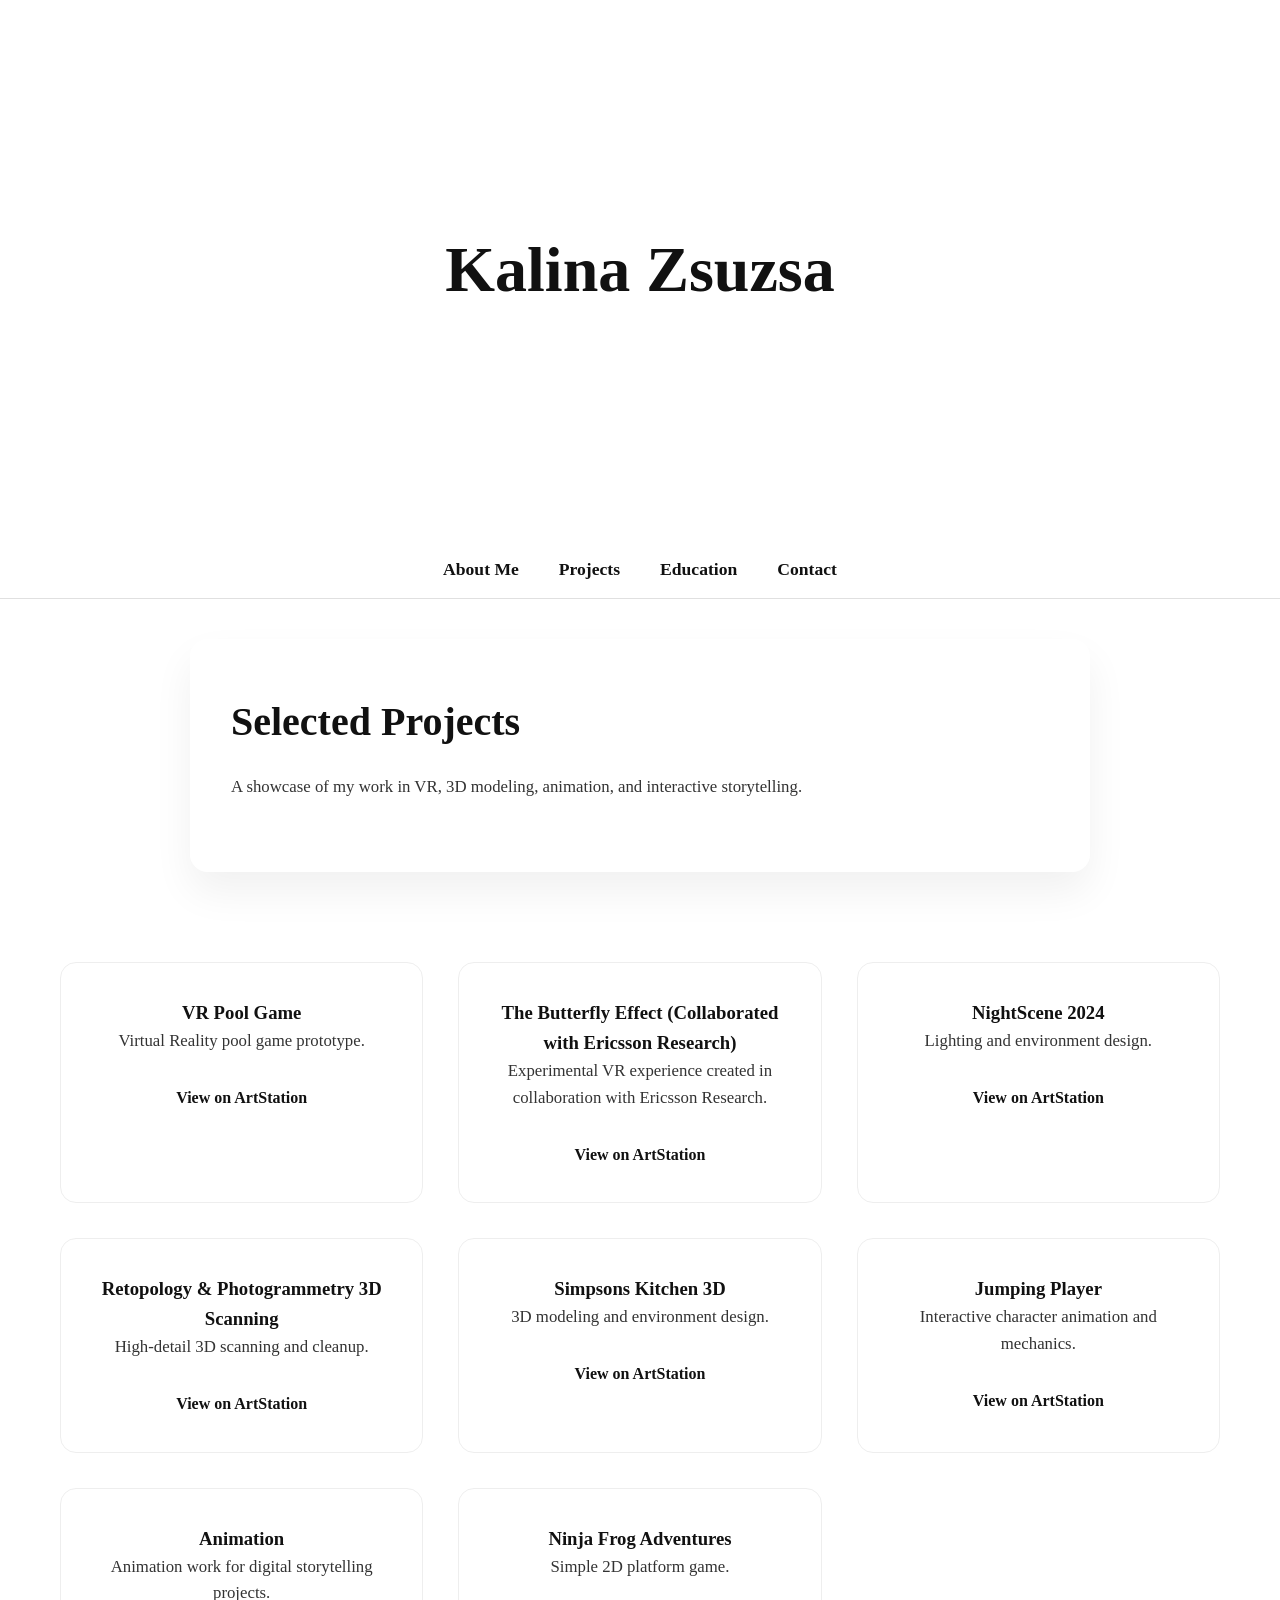
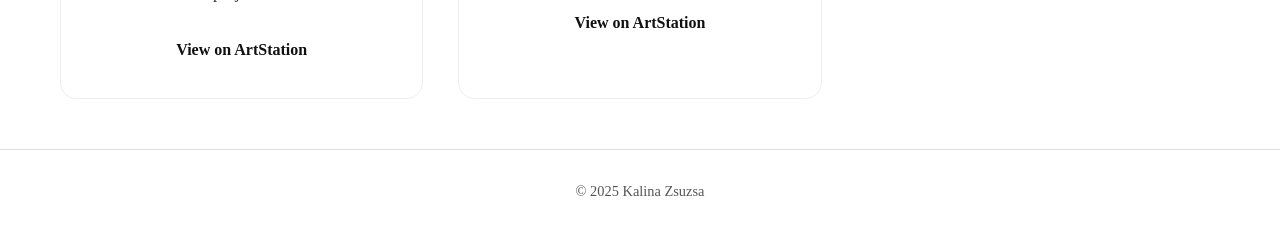
==== Kalinas hemsida/projects.html @ f7a75f93 ""Första version av hemsidan"" ====
<!DOCTYPE html>
<html lang="en">
<head>
  <meta charset="UTF-8">
  <meta name="viewport" content="width=device-width, initial-scale=1.0">
  <title>Kalina Zsuzsa | Projects</title>
  <link rel="stylesheet" href="style.css">
</head>
<body>

<header class="text-header">
  <h1>Kalina Zsuzsa</h1>
</header>

<nav>
  <a href="index.html">About Me</a>
  <a href="projects.html">Projects</a>
  <a href="education.html">Education</a>
  <a href="contact.html">Contact</a>
</nav>

<main>
  <section class="glass-panel projects-header">
    <h2>Selected Projects</h2>
    <p>A showcase of my work in VR, 3D modeling, animation, and interactive storytelling.</p>
  </section>

  <section class="projects-grid">
    <div class="project-card">
      <h3>VR Pool Game</h3>
      <p>Virtual Reality pool game prototype.</p>
      <a href="https://www.artstation.com/artwork/x3XWyY" target="_blank">View on ArtStation</a>
    </div>

    <div class="project-card">
      <h3>The Butterfly Effect (Collaborated with Ericsson Research)</h3>
      <p>Experimental VR experience created in collaboration with Ericsson Research.</p>
      <a href="https://www.artstation.com/artwork/DLRnwO" target="_blank">View on ArtStation</a>
    </div>

    <div class="project-card">
      <h3>NightScene 2024</h3>
      <p>Lighting and environment design.</p>
      <a href="https://kalina_zsuzsa.artstation.com/projects/qJNZJn" target="_blank">View on ArtStation</a>
    </div>

    <div class="project-card">
      <h3>Retopology & Photogrammetry 3D Scanning</h3>
      <p>High-detail 3D scanning and cleanup.</p>
      <a href="https://kalina_zsuzsa.artstation.com/projects/P6qyJB" target="_blank">View on ArtStation</a>
    </div>

    <div class="project-card">
      <h3>Simpsons Kitchen 3D</h3>
      <p>3D modeling and environment design.</p>
      <a href="https://kalina_zsuzsa.artstation.com/projects/Nq442J" target="_blank">View on ArtStation</a>
    </div>

    <div class="project-card">
      <h3>Jumping Player</h3>
      <p>Interactive character animation and mechanics.</p>
      <a href="https://kalina_zsuzsa.artstation.com/projects/vbYY0v" target="_blank">View on ArtStation</a>
    </div>

    <div class="project-card">
      <h3>Animation</h3>
      <p>Animation work for digital storytelling projects.</p>
      <a href="https://kalina_zsuzsa.artstation.com/projects/Ovxxdw" target="_blank">View on ArtStation</a>
    </div>

    <div class="project-card">
      <h3>Ninja Frog Adventures</h3>
      <p>Simple 2D platform game.</p>
      <a href="https://kalina_zsuzsa.artstation.com/projects/2BOObe" target="_blank">View on ArtStation</a>
    </div>
  </section>
</main>

<footer>
  <p>© 2025 Kalina Zsuzsa</p>
</footer>

</body>
</html>
---- Kalinas hemsida/style.css ----
* {
  box-sizing: border-box;
  margin: 0;
  padding: 0;
}


body, h1, h2, h3, h4, h5, h6, p, a, li, span {
  font-family: "Times New Roman", Times, serif;
}

body {
  background: #fff;
  color: #111;
  line-height: 1.6;
  opacity: 0;
  animation: fadePage 0.6s ease forwards;
}


@keyframes fadePage {
  to { opacity: 1; }
}

.fade {
  opacity: 0;
  transform: translateY(20px);
  animation: fadeInUp 0.8s ease forwards;
}

@keyframes fadeInUp {
  to {
    opacity: 1;
    transform: translateY(0);
  }
}


header.text-header {
  width: 100%;
  height: 60vh;
  display: flex;
  align-items: center;
  justify-content: center;
  background: #fff;
  margin-top: 0;
  position: relative;
}

header.text-header h1 {
  font-size: 4rem;
  font-weight: 900;
  color: #111;
  opacity: 0;
  transform: translateY(-20px);
  animation: headerFadeIn 1s ease forwards;
  animation-delay: 0.2s;
  text-align: center;
}

@keyframes headerFadeIn {
  to {
    opacity: 1;
    transform: translateY(0);
  }
}


nav {
  display: flex;
  justify-content: center;
  align-items: center;
  background: rgba(255,255,255,0.6);
  backdrop-filter: blur(12px);
  padding: 15px 0;
  border-bottom: 1px solid #e0e0e0;
  position: sticky;
  top: 0;
  z-index: 100;
}

nav a {
  margin: 0 20px;
  text-decoration: none;
  color: #111;
  font-weight: 600;
  font-size: 1.1rem;
  position: relative;
  transition: color 0.3s;
}

nav a::after {
  content: "";
  position: absolute;
  left: 0;
  bottom: -4px;
  width: 0%;
  height: 2px;
  background: #111;
  transition: width 0.3s ease;
}

nav a:hover::after {
  width: 100%;
}

nav a:hover {
  color: #555;
}


.glass-panel {
  background: rgba(255,255,255,0.4);
  backdrop-filter: blur(20px);
  border-radius: 18px;
  padding: 50px 40px;
  margin: 40px auto;
  max-width: 900px;
  border: 1px solid rgba(255,255,255,0.3);
  box-shadow: 0 20px 40px rgba(0,0,0,0.06);
  transition: transform 0.4s ease, box-shadow 0.4s ease;
}

.glass-panel:hover {
  transform: translateY(-8px);
  box-shadow: 0 30px 70px rgba(0,0,0,0.12);
}

section h2 {
  font-size: 2.5rem;
  margin-bottom: 20px;
  font-weight: 700;
}

section p {
  margin-bottom: 20px;
  font-size: 1.05rem;
  color: #333;
}


.projects-grid {
  display: grid;
  grid-template-columns: repeat(auto-fit, minmax(280px, 1fr));
  gap: 35px;
  padding: 50px 20px;
  max-width: 1200px;
  margin: 0 auto;
}

.project-card {
  background: #fff;
  border-radius: 16px;
  padding: 35px 25px;
  border: 1px solid #eee;
  text-align: center;
  transition: transform 0.35s ease, box-shadow 0.35s ease;
}

.project-card:hover {
  transform: translateY(-8px);
  box-shadow: 0 25px 60px rgba(0,0,0,0.10);
}

.project-card a {
  display: inline-block;
  margin-top: 10px;
  color: #111;
  font-weight: 600;
  text-decoration: none;
  transition: color 0.3s;
}

.project-card a:hover {
  color: #555;
}


footer {
  text-align: center;
  padding: 30px 0;
  color: #555;
  font-size: 0.9rem;
  border-top: 1px solid #e0e0e0;
}


@media(max-width: 768px) {
  nav {
    flex-direction: column;
    gap: 10px;
  }

  header.text-header h1 {
    font-size: 3rem;
  }

  .glass-panel {
    padding: 35px 25px;
  }

  .projects-grid {
    gap: 25px;
    padding: 30px 15px;
  }
  
.about-me-section {
  display: flex;
  align-items: flex-start; 
  justify-content: center;
  gap: 40px;
  padding: 60px 10%;
}

.text-side {
  flex: 0 0 35%; 
}

.text-side h2 {
  font-size: 2.5rem;
  margin-bottom: 20px;
}

.text-side p {
  font-size: 1.05rem;
  margin-bottom: 15px;
  line-height: 1.6;
}

.image-side {
  flex: 0 0 5%; 
  display: flex;
  justify-content: center;
  align-items: flex-start;
}

.image-side img {
  max-width: 100%;
  height: auto;
  border-radius: 12px;
  object-fit: cover;
}


@media (max-width: 1024px) {
  .about-me-section {
    flex-direction: column;
    padding: 40px 5%;
  }

  .text-side, .image-side {
    flex: 1 1 100%;
  }

  .text-side h2 {
    font-size: 2rem;
  }
}


}
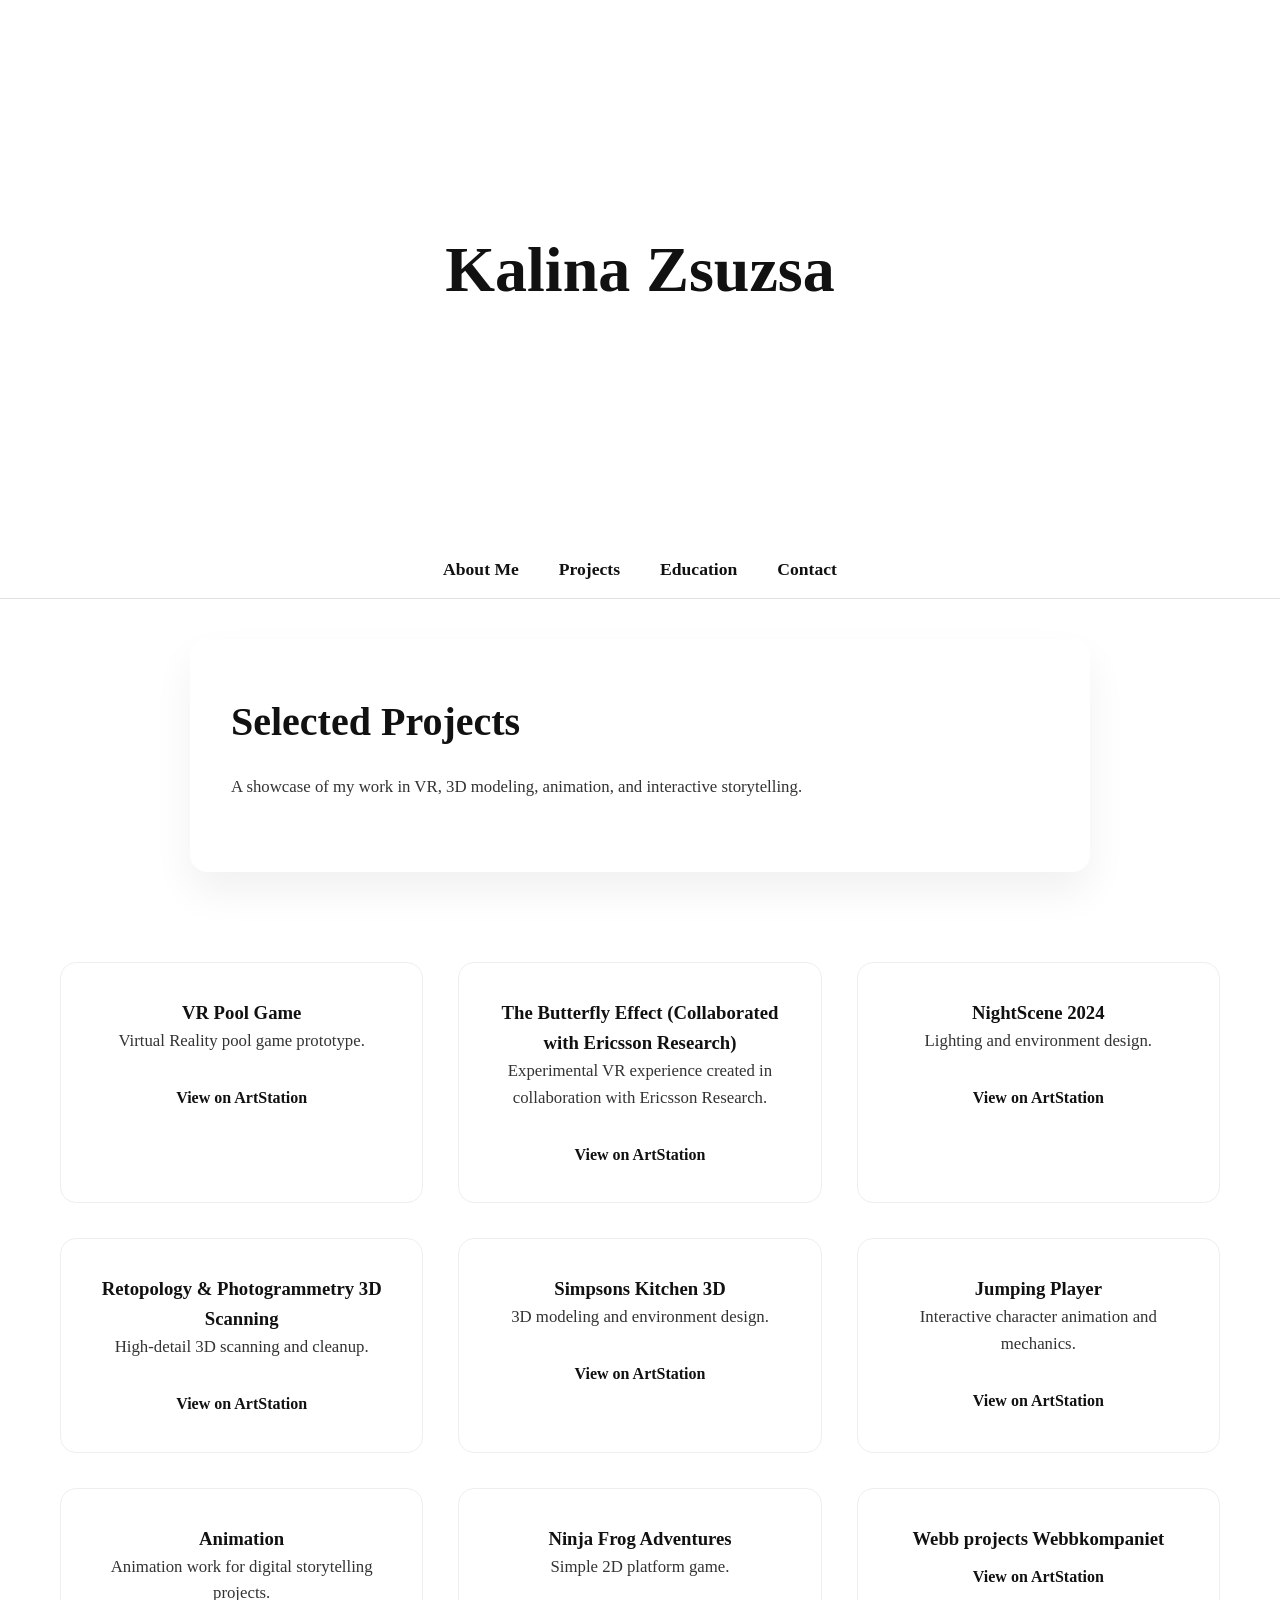
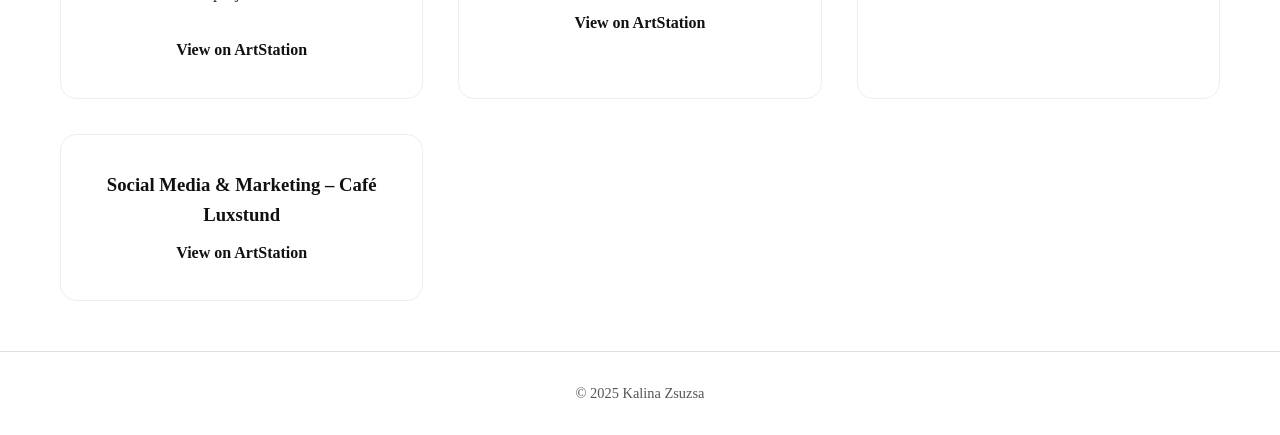
==== commit 84bb33c0: "Update projects.html" ====
--- a/Kalinas hemsida/projects.html
+++ b/Kalinas hemsida/projects.html
@@ -26,6 +26,7 @@
   </section>
 
   <section class="projects-grid">
+
     <div class="project-card">
       <h3>VR Pool Game</h3>
       <p>Virtual Reality pool game prototype.</p>
@@ -45,7 +46,7 @@
     </div>
 
     <div class="project-card">
-      <h3>Retopology & Photogrammetry 3D Scanning</h3>
+      <h3>Retopology &amp; Photogrammetry 3D Scanning</h3>
       <p>High-detail 3D scanning and cleanup.</p>
       <a href="https://kalina_zsuzsa.artstation.com/projects/P6qyJB" target="_blank">View on ArtStation</a>
     </div>
@@ -73,6 +74,17 @@
       <p>Simple 2D platform game.</p>
       <a href="https://kalina_zsuzsa.artstation.com/projects/2BOObe" target="_blank">View on ArtStation</a>
     </div>
+
+    <div class="project-card">
+      <h3>Webb projects Webbkompaniet</h3>
+      <a href="https://www.artstation.com/artwork/ndEoX9" target="_blank">View on ArtStation</a>
+    </div>
+
+    <div class="project-card">
+      <h3>Social Media &amp; Marketing – Café Luxstund</h3>
+      <a href="https://www.artstation.com/artwork/Ba3x04" target="_blank">View on ArtStation</a>
+    </div>
+
   </section>
 </main>
 
